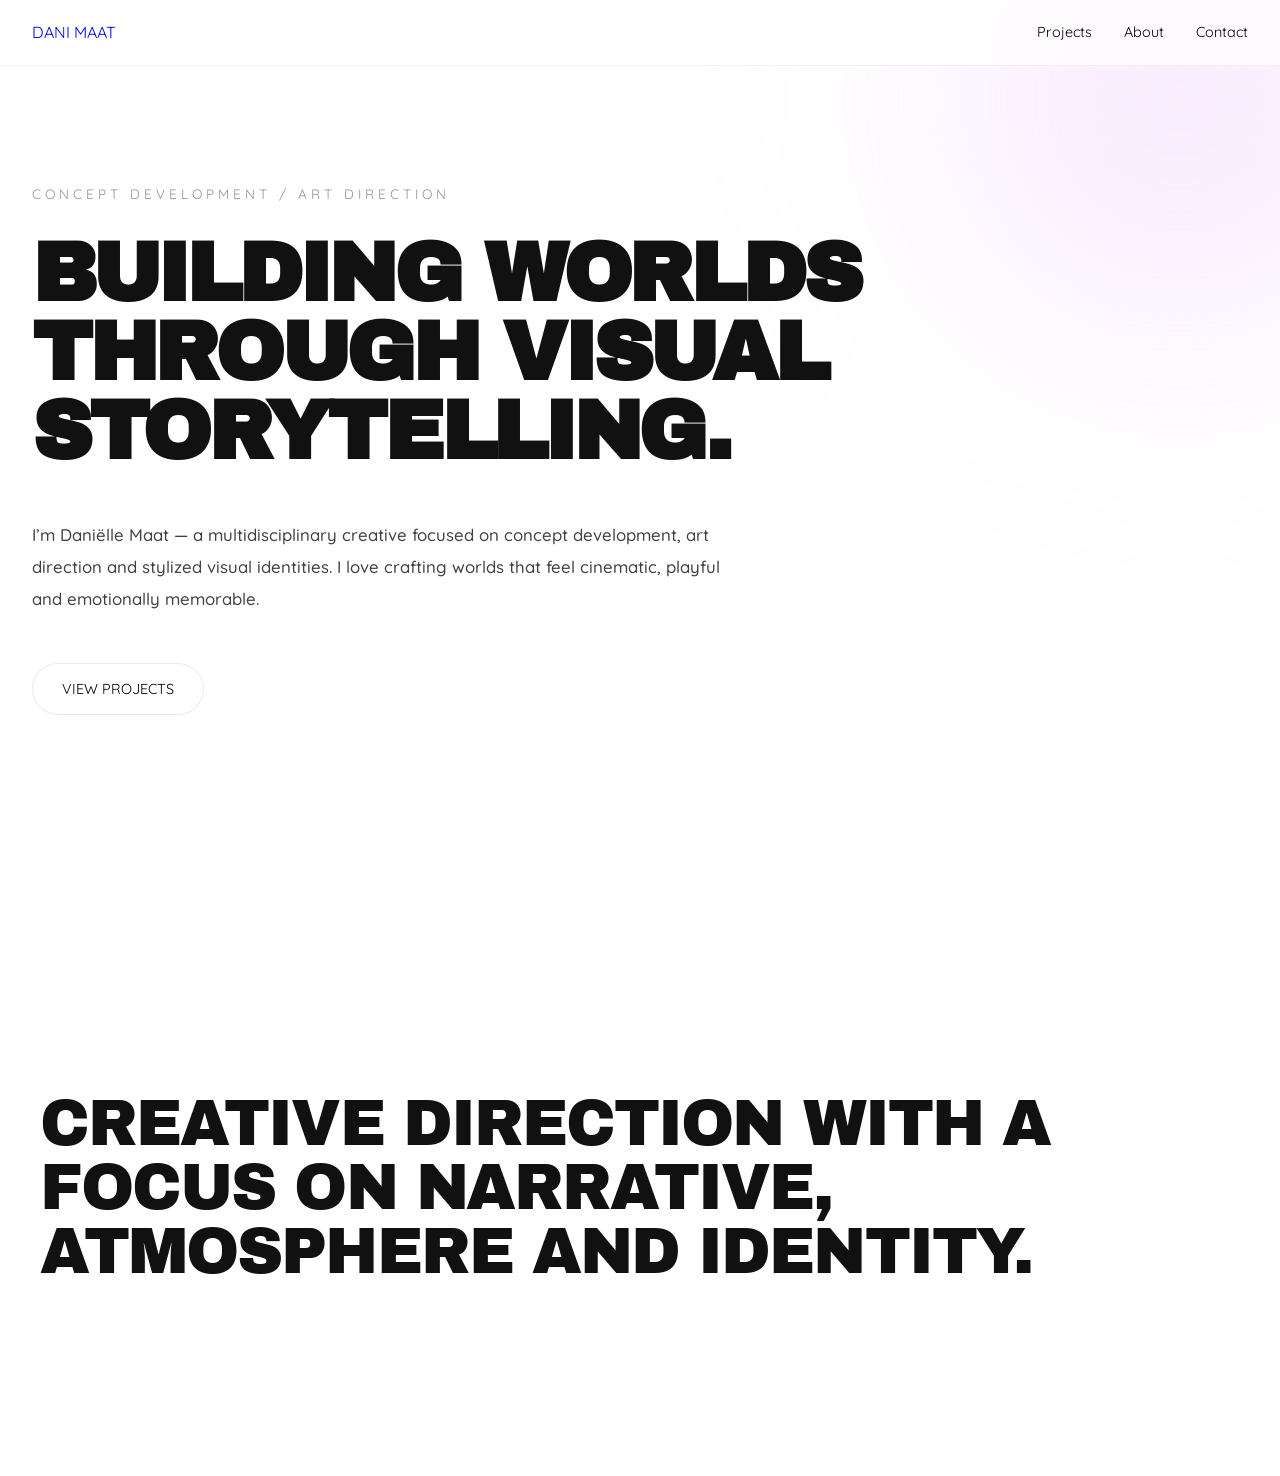
==== index.html @ d348fad3 "beginnetje" ====
<!DOCTYPE html>
<html lang="en">
<head>

    <meta charset="UTF-8">
    <meta name="viewport" content="width=device-width, initial-scale=1.0">

    <title>Dani Maat</title>

    <link rel="stylesheet" href="style.css">

</head>

<body>

    <div class="background-glow"></div>

    <!-- NAV -->

    <nav class="navbar">

        <div class="nav-container">

            <a href="#" class="logo">
                DANI MAAT
            </a>

            <div class="nav-links">
                <a href="#" class="nav-link">Projects</a>
                <a href="#" class="nav-link">About</a>
                <a href="#" class="nav-link">Contact</a>
            </div>

        </div>

    </nav>

    <!-- HERO -->

    <section class="hero">

        <div class="hero-container reveal">

            <p class="hero-tag">
                CONCEPT DEVELOPMENT / ART DIRECTION
            </p>

            <h1 class="hero-title">
                Building <span>worlds</span><br>
                through visual storytelling.
            </h1>

            <p class="hero-description">
                I’m Daniëlle Maat — a multidisciplinary creative focused on
                concept development, art direction and stylized visual identities.
                I love crafting worlds that feel cinematic, playful and emotionally memorable.
            </p>

            <a href="#" class="button">
                VIEW PROJECTS
            </a>

        </div>

        <div class="floating-shape"></div>

    </section>

    <!-- SCROLL SECTION -->

    <section class="scroll-section">

        <div class="scroll-text reveal">
            Creative direction with a focus on narrative, atmosphere and identity.
        </div>

    </section>

</body>
</html>
---- style.css ----
@import url('https://fonts.googleapis.com/css2?family=Archivo+Black&family=Quicksand:wght@300;400;500;600;700&display=swap');

:root {

    --accent: #E7B7FF;
    --text: #111111;
    --bg: #ffffff;
}

/* ---------------- */
/* RESET */
/* ---------------- */

* {
    margin: 0;
    padding: 0;
    box-sizing: border-box;
}

html {
    scroll-behavior: smooth;
}

body {

    background: var(--bg);
    color: var(--text);

    font-family: 'Quicksand', sans-serif;

    overflow-x: hidden;
}

/* ---------------- */
/* BACKGROUND GLOW */
/* ---------------- */

.background-glow {

    position: fixed;

    width: 700px;
    height: 700px;

    top: -250px;
    right: -250px;

    background: radial-gradient(
        circle,
        rgba(231,183,255,0.35) 0%,
        rgba(231,183,255,0) 70%
    );

    filter: blur(90px);

    z-index: -2;

    animation: glowFloat 12s ease-in-out infinite;
}

@keyframes glowFloat {

    0% { transform: translateY(0px); }
    50% { transform: translateY(60px); }
    100% { transform: translateY(0px); }
}

/* ---------------- */
/* GRAIN TEXTURE */
/* ---------------- */

body::before {

    content: "";

    position: fixed;

    inset: 0;

    background-image:
        url("https://www.transparenttextures.com/patterns/asfalt-light.png");

    opacity: 0.2;

    pointer-events: none;

    z-index: -1;
}

/* ---------------- */
/* NAVIGATION */
/* ---------------- */

.navbar {

    position: fixed;
    top: 0;

    width: 100%;

    z-index: 999;

    backdrop-filter: blur(20px);

    background: rgba(255,255,255,0.72);

    border-bottom: 1px solid rgba(0,0,0,0.05);
}

.nav-container {

    max-width: 1500px;

    margin: auto;

    padding: 1.4rem 2rem;

    display: flex;
    justify-content: space-between;
    align-items: center;
}

/* ---------------- */
/* LOGO */
/* ---------------- */

.logo {

    display: flex;
    align-items: center;
    gap: 1rem;

    text-decoration: none;
}

.logo img {

    width: 42px;
    height: 42px;

    object-fit: contain;
}

.logo span {

    font-family: 'Archivo Black', sans-serif;

    font-size: 0.9rem;

    letter-spacing: 0.08rem;

    color: black;
}

/* ---------------- */
/* NAV LINKS */
/* ---------------- */

.nav-links {

    display: flex;
    gap: 2rem;
}

.nav-link {

    text-decoration: none;

    color: black;

    font-size: 0.9rem;

    position: relative;

    transition: 0.3s ease;
}

.nav-link::after {

    content: "";

    position: absolute;

    left: 0;
    bottom: -6px;

    width: 0%;
    height: 1px;

    background: var(--accent);

    box-shadow: 0 0 10px rgba(231,183,255,0.9);

    transition: 0.3s ease;
}

.nav-link:hover::after {
    width: 100%;
}

/* ---------------- */
/* HERO */
/* ---------------- */

.hero {

    min-height: 100vh;

    display: flex;
    align-items: center;

    padding: 0 2rem;

    position: relative;
}

.hero-container {

    max-width: 1500px;

    margin: auto;

    width: 100%;
}

.hero-tag {

    margin-bottom: 2rem;

    font-size: 0.85rem;

    letter-spacing: 0.25rem;

    opacity: 0.45;
}

/* ---------------- */
/* HERO TITLE */
/* ---------------- */

.hero-title {

    font-family: 'Archivo Black', sans-serif;

    font-size: clamp(3rem, 6.5vw, 6rem);

    line-height: 0.95;

    letter-spacing: -0.04em;

    max-width: 1100px;

    text-transform: uppercase;
}

/* ---------------- */
/* HIGHLIGHT */
/* ---------------- */

.highlight {

    color: transparent;

    -webkit-text-stroke: 1.5px black;

    text-shadow:
        0 0 10px rgba(231,183,255,0.6),
        0 0 25px rgba(231,183,255,0.25);
}

/* ---------------- */
/* BODY TEXT */
/* ---------------- */

.hero-description {

    margin-top: 3rem;

    max-width: 700px;

    font-size: 1.05rem;

    line-height: 1.9;

    font-weight: 500;

    opacity: 0.8;
}

/* ---------------- */
/* BUTTON */
/* ---------------- */

.button {

    margin-top: 3rem;

    display: inline-flex;
    align-items: center;
    gap: 1rem;

    padding: 1rem 1.8rem;

    border-radius: 999px;

    border: 1px solid rgba(0,0,0,0.08);

    text-decoration: none;

    color: black;

    transition: 0.35s ease;

    background: rgba(255,255,255,0.6);

    backdrop-filter: blur(10px);

    font-size: 0.9rem;
}

.button:hover {

    transform: translateY(-4px);

    border-color: var(--accent);

    box-shadow:
        0 0 20px rgba(231,183,255,0.25);
}

/* ---------------- */
/* FLOATING ORB */
/* ---------------- */

.orb {

    position: absolute;

    right: 8%;
    top: 25%;

    width: 260px;
    height: 260px;

    border-radius: 50%;

    background:
        radial-gradient(
            circle at 30% 30%,
            rgba(255,255,255,0.8),
            rgba(231,183,255,0.25)
        );

    border: 1px solid rgba(255,255,255,0.4);

    backdrop-filter: blur(30px);

    box-shadow:
        inset 0 0 30px rgba(255,255,255,0.4),
        0 0 60px rgba(231,183,255,0.12);

    animation: orbFloat 10s ease-in-out infinite;
}

@keyframes orbFloat {

    0% { transform: translateY(0px); }
    50% { transform: translateY(40px); }
    100% { transform: translateY(0px); }
}

/* ---------------- */
/* SCROLL SECTION */
/* ---------------- */

.scroll-section {

    padding: 12rem 2rem;
}

.scroll-text {

    max-width: 1200px;

    margin: auto;

    font-family: 'Archivo Black', sans-serif;

    font-size: clamp(2.2rem, 5vw, 5rem);

    line-height: 1;

    letter-spacing: -0.03em;

    text-transform: uppercase;
}

/* ---------------- */
/* REVEAL */
/* ---------------- */

.reveal {

    opacity: 0;

    transform: translateY(70px);

    animation: reveal 1.1s ease forwards;
}

@keyframes reveal {

    to {
        opacity: 1;
        transform: translateY(0px);
    }
}

/* ---------------- */
/* MOBILE */
/* ---------------- */

@media (max-width: 900px) {

    .hero-title {
        font-size: 2.8rem;
    }

    .orb {
        width: 150px;
        height: 150px;
    }

    .nav-links {
        gap: 1rem;
    }
}
/* ---------------- */
/* ACCENT WORD SYSTEM */
/* ---------------- */

/* 1. Glow highlight (soft energy) */
.accent-glow {

    position: relative;

    color: black;

    font-weight: 600;
}

.accent-glow::after {

    content: "";

    position: absolute;

    left: -6px;
    right: -6px;
    bottom: 0;

    height: 60%;

    background: var(--accent);

    opacity: 0.25;

    filter: blur(10px);

    z-index: -1;

    transform: scaleX(0.9);

    animation: glowPulse 3s ease-in-out infinite;
}

@keyframes glowPulse {

    0%, 100% {
        opacity: 0.2;
        transform: scaleX(0.9);
    }

    50% {
        opacity: 0.35;
        transform: scaleX(1);
    }
}

/* ---------------- */

/* 2. Underline energy (agency style) */
.accent-underline {

    position: relative;

    font-weight: 600;
}

.accent-underline::after {

    content: "";

    position: absolute;

    left: 0;
    bottom: -4px;

    width: 100%;
    height: 2px;

    background: linear-gradient(
        90deg,
        transparent,
        var(--accent),
        transparent
    );

    transform: scaleX(0.3);

    transform-origin: center;

    transition: 0.4s ease;
}

.accent-underline:hover::after {

    transform: scaleX(1);
}

/* ---------------- */

/* 3. Soft “chip highlight” (design studio feel) */
.accent-chip {

    display: inline-block;

    padding: 0.15em 0.5em;

    border-radius: 999px;

    background: rgba(248,149,255,0.12);

    border: 1px solid rgba(248,149,255,0.25);

    font-weight: 600;

    transition: 0.3s ease;
}

.accent-chip:hover {

    background: rgba(248,149,255,0.2);

    transform: translateY(-1px);
    box-shadow: 0 0 20px rgba(248,149,255,0.15);
}
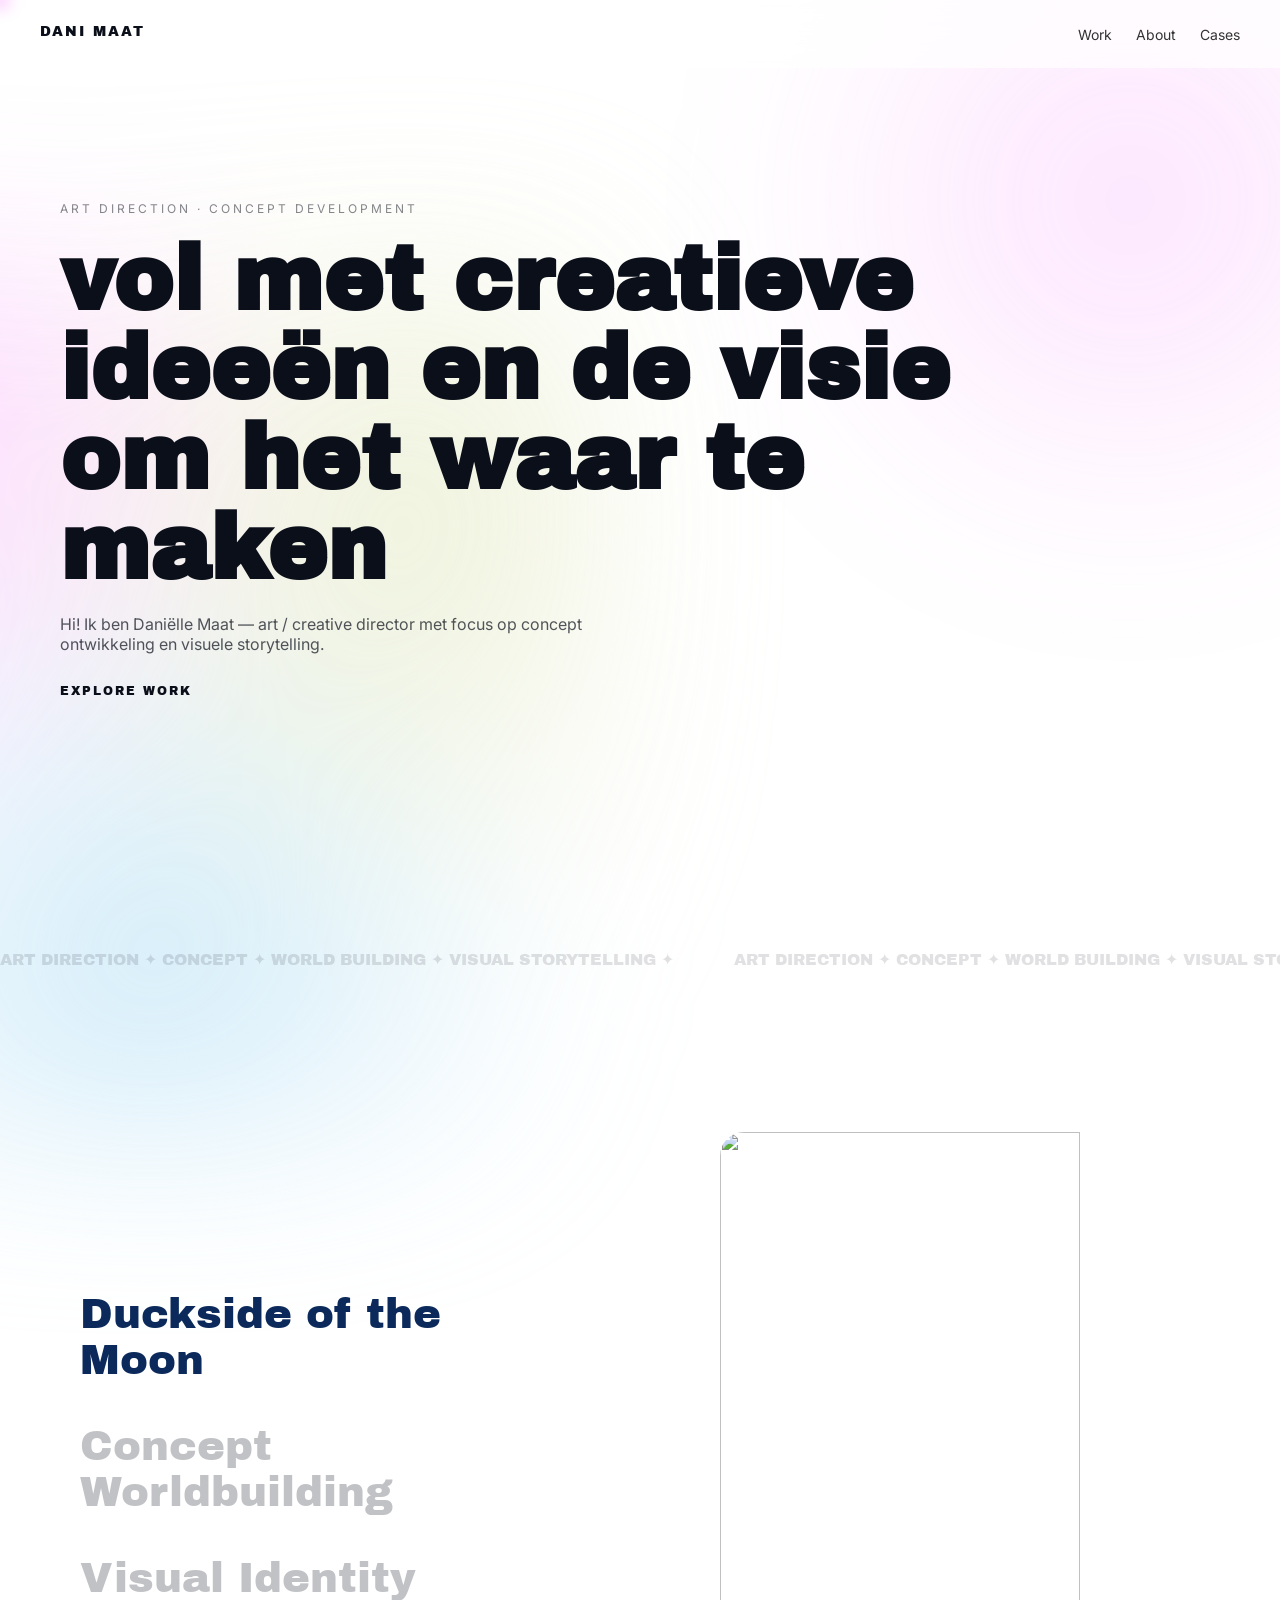
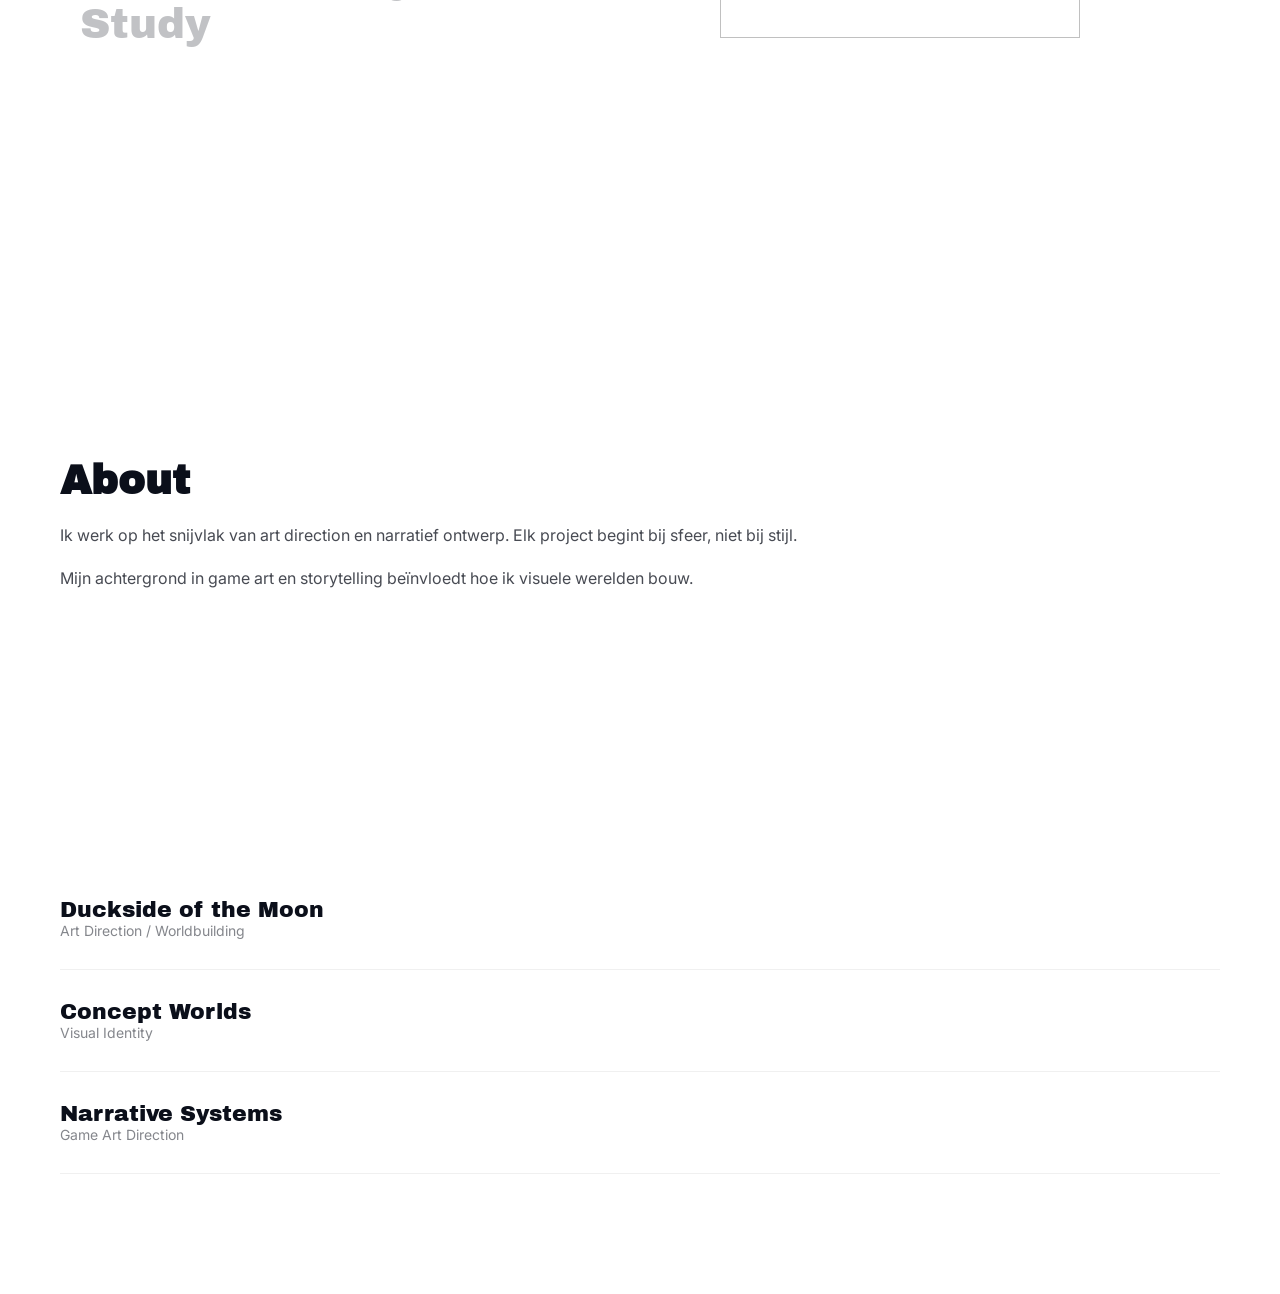
==== commit d60dbc44: "nieuwe versie van mn site" ====
--- a/index.html
+++ b/index.html
@@ -1,80 +1,207 @@
 <!DOCTYPE html>
-<html lang="en">
+<html lang="nl">
+
 <head>
-
-    <meta charset="UTF-8">
-    <meta name="viewport" content="width=device-width, initial-scale=1.0">
-
-    <title>Dani Maat</title>
-
-    <link rel="stylesheet" href="style.css">
-
+<meta charset="UTF-8">
+<meta name="viewport" content="width=device-width, initial-scale=1.0">
+
+<title>Dani Maat — Art Direction</title>
+
+<link rel="stylesheet" href="style.css">
 </head>
 
 <body>
 
-    <div class="background-glow"></div>
-
-    <!-- NAV -->
-
-    <nav class="navbar">
-
-        <div class="nav-container">
-
-            <a href="#" class="logo">
-                DANI MAAT
-            </a>
-
-            <div class="nav-links">
-                <a href="#" class="nav-link">Projects</a>
-                <a href="#" class="nav-link">About</a>
-                <a href="#" class="nav-link">Contact</a>
-            </div>
-
-        </div>
-
-    </nav>
-
-    <!-- HERO -->
-
-    <section class="hero">
-
-        <div class="hero-container reveal">
-
-            <p class="hero-tag">
-                CONCEPT DEVELOPMENT / ART DIRECTION
-            </p>
-
-            <h1 class="hero-title">
-                Building <span>worlds</span><br>
-                through visual storytelling.
-            </h1>
-
-            <p class="hero-description">
-                I’m Daniëlle Maat — a multidisciplinary creative focused on
-                concept development, art direction and stylized visual identities.
-                I love crafting worlds that feel cinematic, playful and emotionally memorable.
-            </p>
-
-            <a href="#" class="button">
-                VIEW PROJECTS
-            </a>
-
-        </div>
-
-        <div class="floating-shape"></div>
-
-    </section>
-
-    <!-- SCROLL SECTION -->
-
-    <section class="scroll-section">
-
-        <div class="scroll-text reveal">
-            Creative direction with a focus on narrative, atmosphere and identity.
-        </div>
-
-    </section>
+<!-- CURSOR LIGHT -->
+<div class="cursor"></div>
+
+<!-- AMBIENT -->
+<div class="glow pink"></div>
+<div class="glow blue"></div>
+
+<!-- NAV -->
+
+<nav class="nav">
+    <div class="nav-inner">
+        <div class="logo">DANI MAAT</div>
+        <div class="links">
+            <a href="#work">Work</a>
+            <a href="#about">About</a>
+            <a href="#cases">Cases</a>
+        </div>
+    </div>
+</nav>
+
+<!-- HERO -->
+
+<section class="hero">
+
+    <div class="hero-inner">
+
+        <p class="kicker">ART DIRECTION · CONCEPT DEVELOPMENT</p>
+
+        <h1>
+            vol met creatieve ideeën en de visie om het waar te maken
+        </h1>
+
+        <p class="sub">
+            Hi! Ik ben Daniëlle Maat — art / creative director met focus op concept ontwikkeling en visuele storytelling.
+        </p>
+
+        <a class="button" href="#work">Explore work</a>
+
+    </div>
+
+</section>
+
+<!-- MARQUEE -->
+
+<div class="marquee">
+    <div class="track">
+        <span>ART DIRECTION ✦ CONCEPT ✦ WORLD BUILDING ✦ VISUAL STORYTELLING ✦</span>
+        <span>ART DIRECTION ✦ CONCEPT ✦ WORLD BUILDING ✦ VISUAL STORYTELLING ✦</span>
+    </div>
+</div>
+
+<!-- WORK (MONKS TAKEOVER SYSTEM) -->
+
+<section class="work" id="work">
+
+    <div class="work-list">
+
+        <div class="work-item active"
+            data-img="https://images.unsplash.com/photo-1520975916090-3105956dac38"
+            data-color="#ffffff">
+
+            Duckside of the Moon
+        </div>
+
+        <div class="work-item"
+            data-img="https://images.unsplash.com/photo-1526481280695-3c687fd5432c"
+            data-color="#f5f7ff">
+
+            Concept Worldbuilding
+        </div>
+
+        <div class="work-item"
+            data-img="https://images.unsplash.com/photo-1526318472351-c75fcf070305"
+            data-color="#eef2ff">
+
+            Visual Identity Study
+        </div>
+
+    </div>
+
+    <div class="work-stage">
+        <img class="active" src="https://images.unsplash.com/photo-1520975916090-3105956dac38">
+        <img src="https://images.unsplash.com/photo-1526481280695-3c687fd5432c">
+        <img src="https://images.unsplash.com/photo-1526318472351-c75fcf070305">
+    </div>
+
+</section>
+
+<!-- ABOUT -->
+
+<section class="about" id="about">
+
+    <div class="about-inner">
+
+        <h2>About</h2>
+
+        <p>
+            Ik werk op het snijvlak van art direction en narratief ontwerp.
+            Elk project begint bij sfeer, niet bij stijl.
+        </p>
+
+        <p>
+            Mijn achtergrond in game art en storytelling beïnvloedt hoe ik visuele werelden bouw.
+        </p>
+
+    </div>
+
+</section>
+
+<!-- CASES (STRUCTUREL FUTURE PROOF) -->
+
+<section class="cases" id="cases">
+
+    <div class="case">
+
+        <div class="case-title">Duckside of the Moon</div>
+        <div class="case-meta">Art Direction / Worldbuilding</div>
+
+    </div>
+
+    <div class="case">
+
+        <div class="case-title">Concept Worlds</div>
+        <div class="case-meta">Visual Identity</div>
+
+    </div>
+
+    <div class="case">
+
+        <div class="case-title">Narrative Systems</div>
+        <div class="case-meta">Game Art Direction</div>
+
+    </div>
+
+</section>
+
+<!-- JS -->
+
+<script>
+const items = document.querySelectorAll('.work-item');
+const images = document.querySelectorAll('.work-stage img');
+const work = document.querySelector('.work');
+const cursor = document.querySelector('.cursor');
+
+let current = 0;
+
+/* hover system (Monks takeover feel) */
+
+items.forEach((item, index) => {
+
+    item.addEventListener('mouseenter', () => {
+
+        items.forEach(i => i.classList.remove('active'));
+        item.classList.add('active');
+
+        images.forEach(img => img.classList.remove('active'));
+        images[index].classList.add('active');
+
+        work.style.background = item.dataset.color;
+
+        current = index;
+
+    });
+
+});
+
+/* scroll-driven subtle motion */
+
+window.addEventListener('scroll', () => {
+
+    const y = window.scrollY;
+
+    document.querySelector('.glow.pink').style.transform =
+        `translateY(${y * 0.05}px)`;
+
+    document.querySelector('.glow.blue').style.transform =
+        `translateY(${-y * 0.03}px)`;
+
+});
+
+/* cursor light system */
+
+document.addEventListener('mousemove', (e) => {
+
+    cursor.style.left = e.clientX + 'px';
+    cursor.style.top = e.clientY + 'px';
+
+});
+
+</script>
 
 </body>
 </html>
--- a/style.css
+++ b/style.css
@@ -1,15 +1,12 @@
-@import url('https://fonts.googleapis.com/css2?family=Archivo+Black&family=Quicksand:wght@300;400;500;600;700&display=swap');
+@import url('https://fonts.googleapis.com/css2?family=Inter:wght@300;400;500;600&family=Archivo+Black&display=swap');
 
 :root {
-
-    --accent: #E7B7FF;
-    --text: #111111;
-    --bg: #ffffff;
-}
-
-/* ---------------- */
+    --text: #0B0F1A;
+    --accent: #0B2A5B;
+    --pink: #F895FF;
+}
+
 /* RESET */
-/* ---------------- */
 
 * {
     margin: 0;
@@ -17,541 +14,307 @@
     box-sizing: border-box;
 }
 
-html {
-    scroll-behavior: smooth;
-}
-
 body {
-
-    background: var(--bg);
+    font-family: Inter, sans-serif;
+    background: white;
     color: var(--text);
-
-    font-family: 'Quicksand', sans-serif;
-
     overflow-x: hidden;
 }
 
-/* ---------------- */
-/* BACKGROUND GLOW */
-/* ---------------- */
-
-.background-glow {
-
+/* ========================= */
+/* CURSOR LIGHT SYSTEM */
+/* ========================= */
+
+.cursor {
     position: fixed;
-
-    width: 700px;
-    height: 700px;
-
+    width: 18px;
+    height: 18px;
+    border-radius: 50%;
+    background: rgba(248,149,255,0.6);
+    filter: blur(8px);
+    pointer-events: none;
+    transform: translate(-50%, -50%);
+    z-index: 999;
+}
+
+/* ========================= */
+/* AMBIENT LIGHTING */
+/* ========================= */
+
+.glow {
+    position: fixed;
+    width: 900px;
+    height: 900px;
+    filter: blur(90px);
+    z-index: -1;
+    pointer-events: none;
+    opacity: 0.8;
+}
+
+.glow.pink {
     top: -250px;
-    right: -250px;
-
-    background: radial-gradient(
-        circle,
-        rgba(231,183,255,0.35) 0%,
-        rgba(231,183,255,0) 70%
-    );
-
-    filter: blur(90px);
-
-    z-index: -2;
-
-    animation: glowFloat 12s ease-in-out infinite;
-}
-
-@keyframes glowFloat {
-
-    0% { transform: translateY(0px); }
-    50% { transform: translateY(60px); }
-    100% { transform: translateY(0px); }
-}
-
-/* ---------------- */
-/* GRAIN TEXTURE */
-/* ---------------- */
-
-body::before {
-
+    right: -300px;
+    background: radial-gradient(circle, rgba(248,149,255,0.35), transparent 60%);
+}
+
+.glow.blue {
+    bottom: -250px;
+    left: -300px;
+background: radial-gradient(circle at 20% 20%, rgba(248, 149, 255, 0.486), transparent 40%),
+            radial-gradient(circle at 80% 30%, rgba(230, 235, 199, 0.877), transparent 45%),
+            radial-gradient(circle at 50% 80%, rgba(188, 227, 247, 0.894), transparent 50%);}
+
+/* ========================= */
+/* NAV */
+/* ========================= */
+
+.nav {
+    position: fixed;
+    width: 100%;
+    top: 0;
+    padding: 24px 40px;
+    backdrop-filter: blur(20px);
+    background: rgba(255,255,255,0.7);
+    z-index: 10;
+}
+
+.nav-inner {
+    display: flex;
+    justify-content: space-between;
+}
+
+.logo {
+    font-family: "Archivo Black";
+    font-size: 14px;
+    letter-spacing: 2px;
+}
+
+.links a {
+    margin-left: 20px;
+    text-decoration: none;
+    color: #333;
+    font-size: 14px;
+}
+
+/* ========================= */
+/* HERO */
+/* ========================= */
+
+.hero {
+    min-height: 100vh;
+    display: flex;
+    align-items: center;
+    padding: 0 60px;
+}
+
+.hero-inner {
+    max-width: 900px;
+}
+
+h1 {
+    font-family: "Archivo Black";
+    font-size: clamp(50px, 7vw, 100px);
+    line-height: 1;
+}
+
+.kicker {
+    opacity: 0.5;
+    letter-spacing: 3px;
+    font-size: 12px;
+    margin-bottom: 20px;
+}
+
+.sub {
+    margin-top: 20px;
+    opacity: 0.7;
+    max-width: 600px;
+}
+
+/* ========================= */
+/* BUTTON */
+/* ========================= */
+
+.button {
+    display: inline-block;
+
+    margin-top: 30px;
+
+    font-family: "Archivo Black";
+    font-size: 12px;
+    letter-spacing: 2px;
+    text-transform: uppercase;
+
+    color: var(--text);
+    text-decoration: none;
+
+    position: relative;
+
+    transition: transform 0.25s ease;
+}
+
+/* underline (hidden state) */
+.button::after {
     content: "";
 
-    position: fixed;
-
-    inset: 0;
-
-    background-image:
-        url("https://www.transparenttextures.com/patterns/asfalt-light.png");
-
-    opacity: 0.2;
-
-    pointer-events: none;
-
-    z-index: -1;
-}
-
-/* ---------------- */
-/* NAVIGATION */
-/* ---------------- */
-
-.navbar {
-
-    position: fixed;
-    top: 0;
-
-    width: 100%;
-
-    z-index: 999;
-
-    backdrop-filter: blur(20px);
-
-    background: rgba(255,255,255,0.72);
-
-    border-bottom: 1px solid rgba(0,0,0,0.05);
-}
-
-.nav-container {
-
-    max-width: 1500px;
-
-    margin: auto;
-
-    padding: 1.4rem 2rem;
-
-    display: flex;
-    justify-content: space-between;
-    align-items: center;
-}
-
-/* ---------------- */
-/* LOGO */
-/* ---------------- */
-
-.logo {
-
-    display: flex;
-    align-items: center;
-    gap: 1rem;
-
-    text-decoration: none;
-}
-
-.logo img {
-
-    width: 42px;
-    height: 42px;
-
-    object-fit: contain;
-}
-
-.logo span {
-
-    font-family: 'Archivo Black', sans-serif;
-
-    font-size: 0.9rem;
-
-    letter-spacing: 0.08rem;
-
-    color: black;
-}
-
-/* ---------------- */
-/* NAV LINKS */
-/* ---------------- */
-
-.nav-links {
-
-    display: flex;
-    gap: 2rem;
-}
-
-.nav-link {
-
-    text-decoration: none;
-
-    color: black;
-
-    font-size: 0.9rem;
-
-    position: relative;
-
-    transition: 0.3s ease;
-}
-
-.nav-link::after {
-
-    content: "";
-
     position: absolute;
-
     left: 0;
     bottom: -6px;
 
-    width: 0%;
-    height: 1px;
-
-    background: var(--accent);
-
-    box-shadow: 0 0 10px rgba(231,183,255,0.9);
-
-    transition: 0.3s ease;
-}
-
-.nav-link:hover::after {
-    width: 100%;
-}
-
-/* ---------------- */
-/* HERO */
-/* ---------------- */
-
-.hero {
-
-    min-height: 100vh;
-
-    display: flex;
-    align-items: center;
-
-    padding: 0 2rem;
-
-    position: relative;
-}
-
-.hero-container {
-
-    max-width: 1500px;
-
-    margin: auto;
-
-    width: 100%;
-}
-
-.hero-tag {
-
-    margin-bottom: 2rem;
-
-    font-size: 0.85rem;
-
-    letter-spacing: 0.25rem;
-
-    opacity: 0.45;
-}
-
-/* ---------------- */
-/* HERO TITLE */
-/* ---------------- */
-
-.hero-title {
-
-    font-family: 'Archivo Black', sans-serif;
-
-    font-size: clamp(3rem, 6.5vw, 6rem);
-
-    line-height: 0.95;
-
-    letter-spacing: -0.04em;
-
-    max-width: 1100px;
-
-    text-transform: uppercase;
-}
-
-/* ---------------- */
-/* HIGHLIGHT */
-/* ---------------- */
-
-.highlight {
-
-    color: transparent;
-
-    -webkit-text-stroke: 1.5px black;
-
-    text-shadow:
-        0 0 10px rgba(231,183,255,0.6),
-        0 0 25px rgba(231,183,255,0.25);
-}
-
-/* ---------------- */
-/* BODY TEXT */
-/* ---------------- */
-
-.hero-description {
-
-    margin-top: 3rem;
-
-    max-width: 700px;
-
-    font-size: 1.05rem;
-
-    line-height: 1.9;
-
-    font-weight: 500;
-
-    opacity: 0.8;
-}
-
-/* ---------------- */
-/* BUTTON */
-/* ---------------- */
-
-.button {
-
-    margin-top: 3rem;
-
-    display: inline-flex;
-    align-items: center;
-    gap: 1rem;
-
-    padding: 1rem 1.8rem;
-
-    border-radius: 999px;
-
-    border: 1px solid rgba(0,0,0,0.08);
-
-    text-decoration: none;
-
-    color: black;
-
-    transition: 0.35s ease;
-
-    background: rgba(255,255,255,0.6);
-
-    backdrop-filter: blur(10px);
-
-    font-size: 0.9rem;
-}
-
-.button:hover {
-
-    transform: translateY(-4px);
-
-    border-color: var(--accent);
-
-    box-shadow:
-        0 0 20px rgba(231,183,255,0.25);
-}
-
-/* ---------------- */
-/* FLOATING ORB */
-/* ---------------- */
-
-.orb {
-
-    position: absolute;
-
-    right: 8%;
-    top: 25%;
-
-    width: 260px;
-    height: 260px;
-
-    border-radius: 50%;
-
-    background:
-        radial-gradient(
-            circle at 30% 30%,
-            rgba(255,255,255,0.8),
-            rgba(231,183,255,0.25)
-        );
-
-    border: 1px solid rgba(255,255,255,0.4);
-
-    backdrop-filter: blur(30px);
-
-    box-shadow:
-        inset 0 0 30px rgba(255,255,255,0.4),
-        0 0 60px rgba(231,183,255,0.12);
-
-    animation: orbFloat 10s ease-in-out infinite;
-}
-
-@keyframes orbFloat {
-
-    0% { transform: translateY(0px); }
-    50% { transform: translateY(40px); }
-    100% { transform: translateY(0px); }
-}
-
-/* ---------------- */
-/* SCROLL SECTION */
-/* ---------------- */
-
-.scroll-section {
-
-    padding: 12rem 2rem;
-}
-
-.scroll-text {
-
-    max-width: 1200px;
-
-    margin: auto;
-
-    font-family: 'Archivo Black', sans-serif;
-
-    font-size: clamp(2.2rem, 5vw, 5rem);
-
-    line-height: 1;
-
-    letter-spacing: -0.03em;
-
-    text-transform: uppercase;
-}
-
-/* ---------------- */
-/* REVEAL */
-/* ---------------- */
-
-.reveal {
-
-    opacity: 0;
-
-    transform: translateY(70px);
-
-    animation: reveal 1.1s ease forwards;
-}
-
-@keyframes reveal {
-
-    to {
-        opacity: 1;
-        transform: translateY(0px);
-    }
-}
-
-/* ---------------- */
-/* MOBILE */
-/* ---------------- */
-
-@media (max-width: 900px) {
-
-    .hero-title {
-        font-size: 2.8rem;
-    }
-
-    .orb {
-        width: 150px;
-        height: 150px;
-    }
-
-    .nav-links {
-        gap: 1rem;
-    }
-}
-/* ---------------- */
-/* ACCENT WORD SYSTEM */
-/* ---------------- */
-
-/* 1. Glow highlight (soft energy) */
-.accent-glow {
-
-    position: relative;
-
-    color: black;
-
-    font-weight: 600;
-}
-
-.accent-glow::after {
-
-    content: "";
-
-    position: absolute;
-
-    left: -6px;
-    right: -6px;
-    bottom: 0;
-
-    height: 60%;
-
-    background: var(--accent);
-
-    opacity: 0.25;
-
-    filter: blur(10px);
-
-    z-index: -1;
-
-    transform: scaleX(0.9);
-
-    animation: glowPulse 3s ease-in-out infinite;
-}
-
-@keyframes glowPulse {
-
-    0%, 100% {
-        opacity: 0.2;
-        transform: scaleX(0.9);
-    }
-
-    50% {
-        opacity: 0.35;
-        transform: scaleX(1);
-    }
-}
-
-/* ---------------- */
-
-/* 2. Underline energy (agency style) */
-.accent-underline {
-
-    position: relative;
-
-    font-weight: 600;
-}
-
-.accent-underline::after {
-
-    content: "";
-
-    position: absolute;
-
-    left: 0;
-    bottom: -4px;
-
     width: 100%;
     height: 2px;
 
-    background: linear-gradient(
-        90deg,
-        transparent,
-        var(--accent),
-        transparent
-    );
-
-    transform: scaleX(0.3);
-
-    transform-origin: center;
-
+    background: var(--pink);
+
+    transform: scaleX(0);
+    transform-origin: left;
+
+    transition: transform 0.35s ease;
+    opacity: 0.9;
+}
+
+/* hover = subtle lift */
+.button:hover {
+    transform: scale(1.04);
+}
+
+/* underline animates in */
+.button:hover::after {
+    transform: scaleX(1);
+}
+
+/* ========================= */
+/* MARQUEE */
+/* ========================= */
+
+.marquee {
+    overflow: hidden;
+    padding: 50px 0;
+}
+
+.track {
+    display: flex;
+    width: max-content;
+    animation: scroll 18s linear infinite;
+}
+
+.track span {
+    white-space: nowrap;
+    font-family: "Archivo Black";
+    font-size: 16px;
+    opacity: 0.12;
+    padding-right: 60px;
+}
+
+@keyframes scroll {
+    from { transform: translateX(0); }
+    to { transform: translateX(-50%); }
+}
+
+/* ========================= */
+/* WORK (MONKS TAKEOVER CORE) */
+/* ========================= */
+
+.work {
+    display: grid;
+    grid-template-columns: 1fr 1fr;
+    min-height: 100vh;
+    transition: background 0.5s ease;
+}
+
+.work-list {
+    display: flex;
+    flex-direction: column;
+    justify-content: center;
+    padding: 80px;
+    gap: 40px;
+}
+
+.work-item {
+    font-family: "Archivo Black";
+    font-size: 42px;
+    opacity: 0.25;
+    cursor: pointer;
     transition: 0.4s ease;
 }
 
-.accent-underline:hover::after {
-
-    transform: scaleX(1);
-}
-
-/* ---------------- */
-
-/* 3. Soft “chip highlight” (design studio feel) */
-.accent-chip {
-
-    display: inline-block;
-
-    padding: 0.15em 0.5em;
-
-    border-radius: 999px;
-
-    background: rgba(248,149,255,0.12);
-
-    border: 1px solid rgba(248,149,255,0.25);
-
-    font-weight: 600;
-
-    transition: 0.3s ease;
-}
-
-.accent-chip:hover {
-
-    background: rgba(248,149,255,0.2);
-
-    transform: translateY(-1px);
-    box-shadow: 0 0 20px rgba(248,149,255,0.15);
+.work-item:hover {
+    opacity: 1;
+    transform: translateX(12px);
+}
+
+.work-item.active {
+    opacity: 1;
+    color: var(--accent);
+}
+
+/* stage */
+
+.work-stage {
+    position: relative;
+    display: flex;
+    align-items: center;
+    justify-content: center;
+}
+
+.work-stage img {
+    position: absolute;
+    width: 75%;
+    height: 75%;
+    object-fit: cover;
+    border-radius: 24px;
+    opacity: 0;
+    transform: scale(0.96);
+    transition: 0.5s ease;
+}
+
+.work-stage img.active {
+    opacity: 1;
+    transform: scale(1);
+}
+
+/* ========================= */
+/* ABOUT */
+/* ========================= */
+
+.about {
+    padding: 140px 60px;
+}
+
+.about-inner {
+    max-width: 800px;
+}
+
+.about h2 {
+    font-family: "Archivo Black";
+    font-size: 40px;
+    margin-bottom: 20px;
+}
+
+.about p {
+    line-height: 1.7;
+    opacity: 0.75;
+    margin-bottom: 16px;
+}
+
+/* ========================= */
+/* CASES (FUTURE STRUCTURE) */
+/* ========================= */
+
+.cases {
+    padding: 120px 60px;
+}
+
+.case {
+    padding: 30px 0;
+    border-bottom: 1px solid rgba(0,0,0,0.06);
+}
+
+.case-title {
+    font-family: "Archivo Black";
+    font-size: 22px;
+}
+
+.case-meta {
+    opacity: 0.5;
+    font-size: 14px;
 }
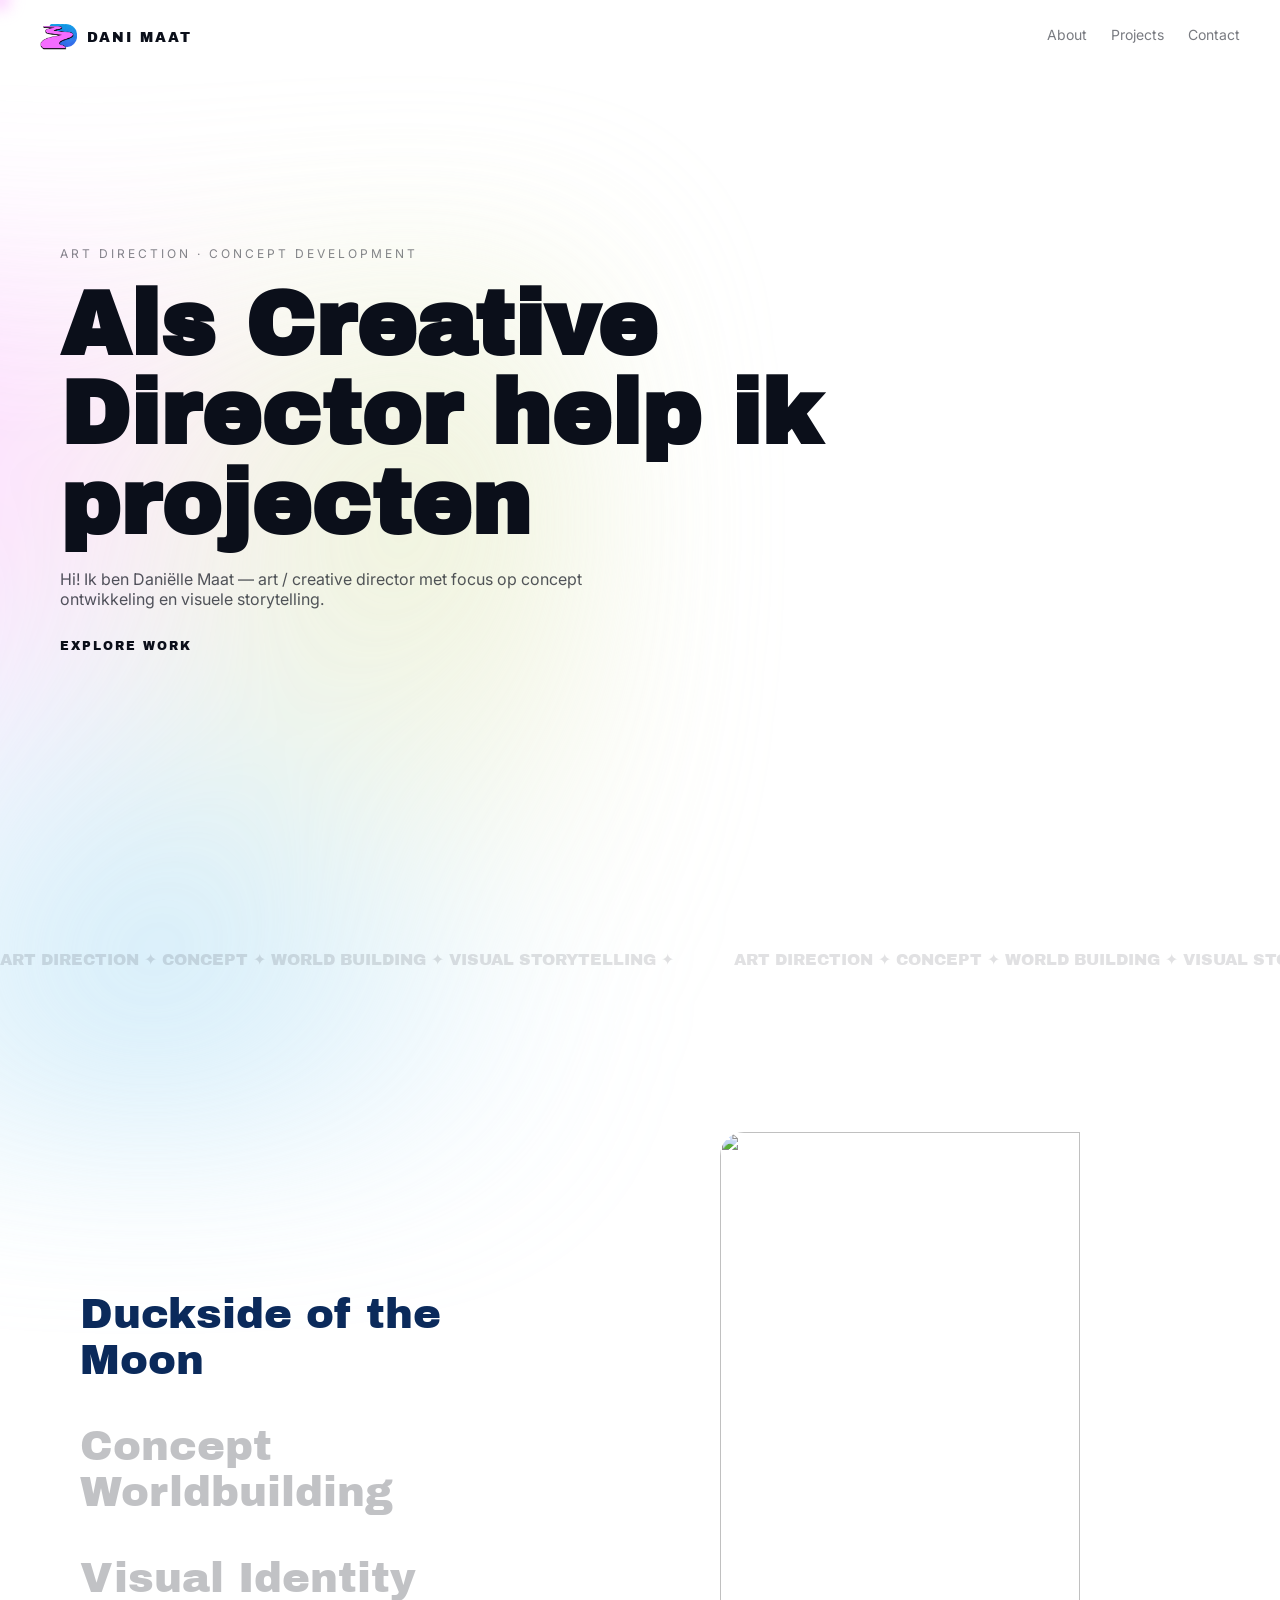
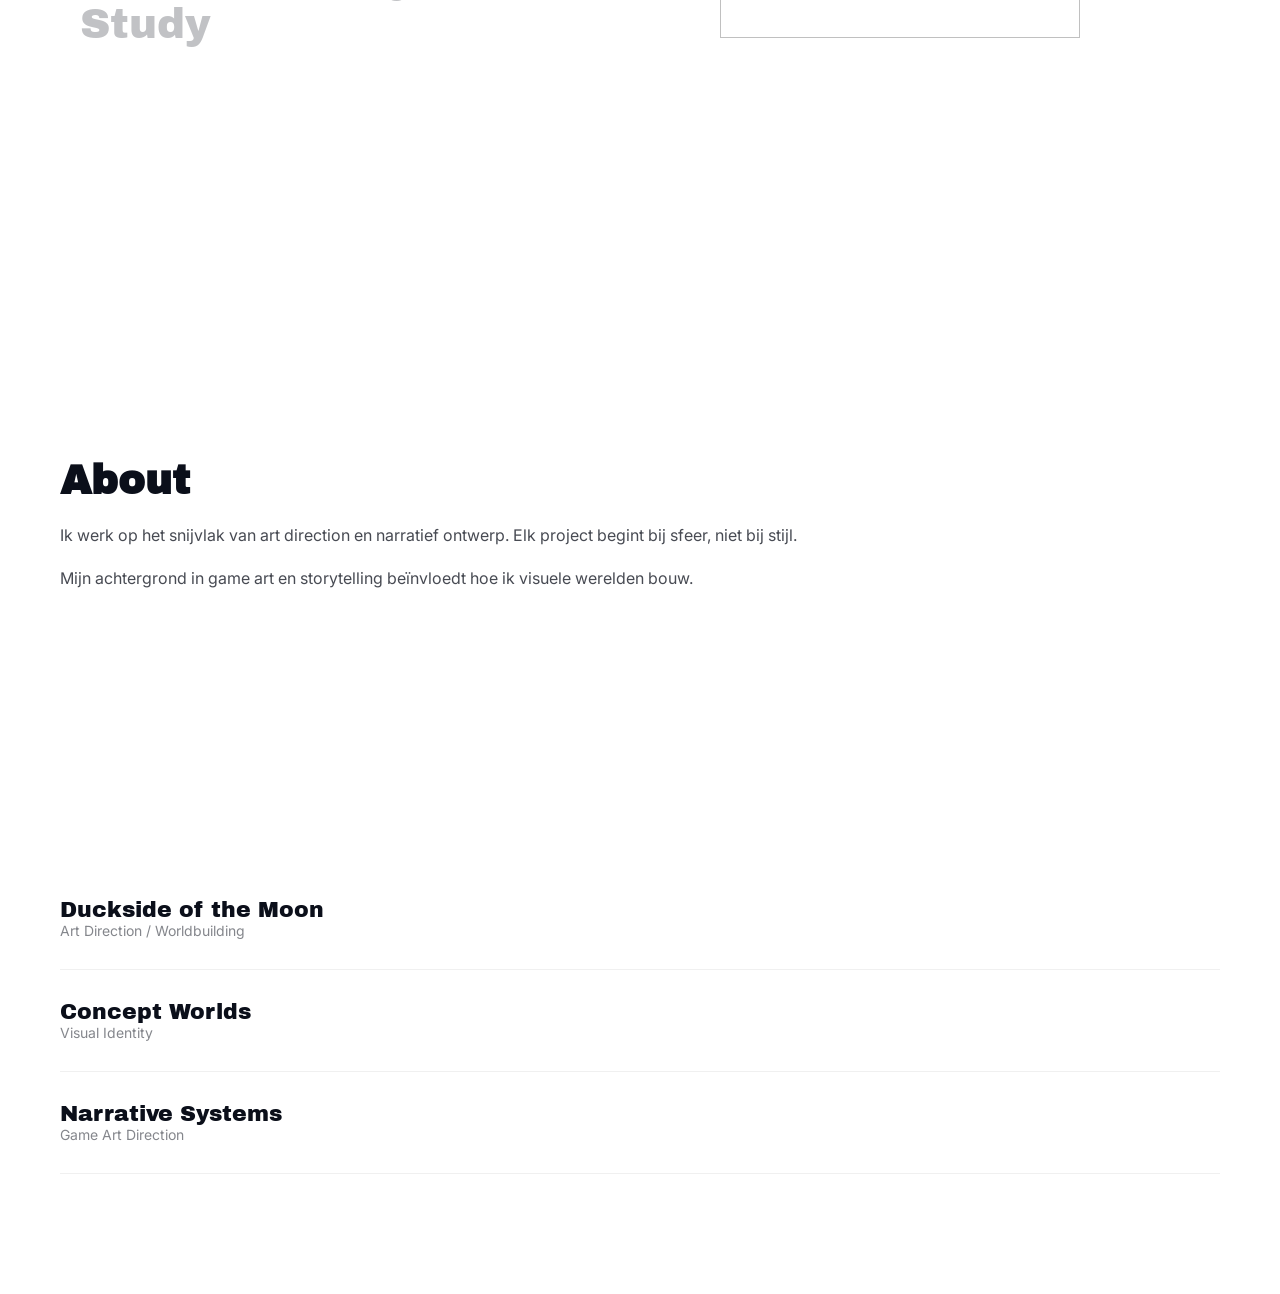
==== commit 9ba5e807: "dingen" ====
--- a/index.html
+++ b/index.html
@@ -22,16 +22,33 @@
 <!-- NAV -->
 
 <nav class="nav">
+
     <div class="nav-inner">
-        <div class="logo">DANI MAAT</div>
+
+       <a href="index.html" class="brand">
+    <img src="Assets/images/testlogo.png" alt="Dani Maat logo" class="brand-logo">
+    <span class="brand-name">DANI MAAT</span>
+</a>
+
         <div class="links">
-            <a href="#work">Work</a>
-            <a href="#about">About</a>
-            <a href="#cases">Cases</a>
-        </div>
-    </div>
+
+            <a href="about.html">
+                About
+            </a>
+
+            <a href="projects.html">
+                Projects
+            </a>
+
+            <a href="contact.html">
+                Contact
+            </a>
+
+        </div>
+
+    </div>
+
 </nav>
-
 <!-- HERO -->
 
 <section class="hero">
@@ -41,7 +58,7 @@
         <p class="kicker">ART DIRECTION · CONCEPT DEVELOPMENT</p>
 
         <h1>
-            vol met creatieve ideeën en de visie om het waar te maken
+            Als Creative Director help ik projecten 
         </h1>
 
         <p class="sub">
--- a/style.css
+++ b/style.css
@@ -52,9 +52,11 @@
 }
 
 .glow.pink {
-    top: -250px;
-    right: -300px;
-    background: radial-gradient(circle, rgba(248,149,255,0.35), transparent 60%);
+    background: radial-gradient(
+        circle,
+        var(--glow),
+        transparent 60%
+    );
 }
 
 .glow.blue {
@@ -67,7 +69,26 @@
 /* ========================= */
 /* NAV */
 /* ========================= */
-
+.brand {
+    display: flex;
+    align-items: center;
+    gap: 10px;
+
+    text-decoration: none;
+    color: var(--text);
+}
+
+.brand-logo {
+    height: 26px;
+    width: auto;
+    display: block;
+}
+
+.brand-name {
+    font-family: "Archivo Black";
+    font-size: 14px;
+    letter-spacing: 2px;
+}
 .nav {
     position: fixed;
     width: 100%;
@@ -112,6 +133,7 @@
 }
 
 h1 {
+    margin-top: 0;
     font-family: "Archivo Black";
     font-size: clamp(50px, 7vw, 100px);
     line-height: 1;
@@ -317,4 +339,479 @@
 .case-meta {
     opacity: 0.5;
     font-size: 14px;
+}
+/* ========================================
+ABOUT PAGE
+======================================== */
+
+.about-hero {
+    min-height: 100vh;
+    padding: 180px 60px 120px;
+}
+
+.about-grid {
+    max-width: 1400px;
+    margin: auto;
+
+    display: grid;
+    grid-template-columns: 520px 1fr;
+
+    gap: 120px;
+    align-items: center;
+}
+
+/* IMAGE */
+
+.about-image-wrap {
+    position: relative;
+}
+
+.image-frame {
+    position: absolute;
+    inset: -20px;
+
+    border: 1px solid rgba(0,0,0,0.06);
+    border-radius: 28px;
+
+    transform: rotate(-2deg);
+}
+
+.about-image {
+    width: 100%;
+    aspect-ratio: 4/5;
+
+    object-fit: cover;
+
+    border-radius: 28px;
+
+    position: relative;
+    z-index: 2;
+
+    transition: transform 0.5s ease;
+}
+
+.about-image:hover {
+    transform: scale(1.02);
+}
+
+/* CONTENT */
+
+.about-content h1 {
+    font-size: clamp(54px, 6vw, 96px);
+    line-height: 0.92;
+    margin-bottom: 32px;
+}
+
+.about-intro {
+    font-size: 22px;
+    line-height: 1.6;
+
+    opacity: 0.9;
+
+    margin-bottom: 28px;
+}
+
+.about-content p {
+    line-height: 1.9;
+    opacity: 0.72;
+
+    margin-bottom: 20px;
+}
+
+/* TAGS */
+
+.about-tags {
+    display: flex;
+    flex-wrap: wrap;
+
+    gap: 14px;
+
+    margin-top: 40px;
+}
+
+.about-tags span {
+    padding: 10px 16px;
+
+    border-radius: 999px;
+
+    border: 1px solid rgba(0,0,0,0.08);
+
+    font-size: 12px;
+    letter-spacing: 1px;
+
+    text-transform: uppercase;
+
+    transition: 0.3s ease;
+}
+
+.about-tags span:hover {
+    transform: translateY(-3px);
+
+    border-color: var(--pink);
+}
+
+/* MOBILE */
+
+@media (max-width: 1000px) {
+
+    .about-grid {
+        grid-template-columns: 1fr;
+        gap: 80px;
+    }
+
+    .about-hero {
+        padding: 140px 28px 100px;
+    }
+
+}
+.logo {
+    font-family: "Archivo Black";
+    font-size: 14px;
+    letter-spacing: 2px;
+
+    color: var(--text);
+    text-decoration: none;
+}
+.logo:visited {
+    color: var(--text);
+}
+.links a {
+    position: relative;
+
+    text-decoration: none;
+
+    color: rgba(11,15,26,0.55);
+
+    font-size: 14px;
+
+    transition: 0.3s ease;
+}
+
+/* hover */
+
+.links a:hover {
+    color: var(--text);
+}
+
+/* underline system */
+
+.links a::after {
+    content: "";
+
+    position: absolute;
+
+    left: 0;
+    bottom: -6px;
+
+    width: 100%;
+    height: 2px;
+
+    background: var(--pink);
+
+    transform: scaleX(0);
+
+    transform-origin: left;
+
+    transition: transform 0.35s ease;
+}
+
+/* hover underline */
+
+.links a:hover::after {
+    transform: scaleX(1);
+}
+
+/* active page */
+
+.active-link {
+    color: var(--text) !important;
+}
+
+.active-link::after {
+    transform: scaleX(1);
+}
+
+/* ======================================== */
+/* PROJECTS PAGE */
+/* ======================================== */
+
+.projects-hero {
+
+    padding:
+        100px
+        60px
+        120px
+        60px;
+}
+
+.projects-hero-inner {
+
+    max-width: 1100px;
+
+    margin: auto;
+}
+
+.projects-hero h1 {
+
+    font-family: "Archivo Black";
+
+    font-size: clamp(56px, 8vw, 120px);
+
+    line-height: 0.92;
+
+    letter-spacing: -0.06em;
+
+    margin-bottom: 28px;
+}
+
+.projects-sub {
+
+    max-width: 620px;
+
+    font-size: 20px;
+
+    line-height: 1.7;
+
+    opacity: 0.72;
+}
+/* ========================= */
+/* PROJECT GRID (UPDATED) */
+/* ========================= */
+
+.projects-grid {
+    display: grid;
+
+    grid-template-columns: repeat(auto-fit, minmax(220px, 1fr));
+    gap: 12px;
+
+    padding: 0 40px 140px 40px;
+}
+
+/* ========================= */
+/* PROJECT CARD */
+/* ========================= */
+
+.project-card {
+    position: relative;
+    overflow: hidden;
+
+    aspect-ratio: 1 / 1;
+
+    border-radius: 0; /* <-- belangrijk: strak, geen rounded */
+
+    text-decoration: none;
+
+    background: #111;
+
+    transition: transform 0.35s ease, z-index 0.2s ease;
+
+    transform: scale(1);
+}
+
+/* image fills full tile */
+.project-image {
+    position: absolute;
+    inset: 0;
+}
+
+.project-image img {
+    width: 100%;
+    height: 100%;
+
+    object-fit: cover;
+
+    transition: transform 0.6s ease, filter 0.6s ease;
+}
+
+/* overlay */
+.project-overlay {
+    position: absolute;
+    inset: 0;
+
+    display: flex;
+    flex-direction: column;
+    justify-content: flex-end;
+
+    padding: 18px;
+
+    background: linear-gradient(
+        to top,
+        rgba(0,0,0,0.85),
+        rgba(0,0,0,0)
+    );
+
+    color: white;
+
+    opacity: 0;
+    transition: opacity 0.35s ease;
+}
+
+/* TEXT SMALLER (important for grid density) */
+.project-overlay h2 {
+    font-size: 18px;
+    line-height: 1.1;
+}
+
+.project-description {
+    font-size: 12px;
+    opacity: 0.75;
+}
+
+/* HOVER STATE = POP OUT */
+.project-card:hover {
+    transform: scale(1.06);
+    z-index: 10;
+}
+
+.project-card:hover .project-overlay {
+    opacity: 1;
+}
+
+.project-card:hover img {
+    transform: scale(1.08);
+    filter: brightness(0.7);
+}
+
+.project-image {
+
+    width: 100%;
+    height: 100%;
+}
+
+.project-image img {
+
+    width: 100%;
+    height: 100%;
+
+    object-fit: cover;
+
+    transition:
+        transform 0.8s ease,
+        filter 0.8s ease;
+}
+
+/* OVERLAY */
+
+/* =========================
+   PROJECT GRID (TIGHT TILE SYSTEM)
+========================= */
+
+.projects-grid {
+    display: grid;
+
+    grid-template-columns: repeat(4, 1fr); /* hard 4 kolommen */
+
+    gap: 10px;
+
+    padding: 0 20px 140px 20px;
+}
+/* =========================
+   PROJECT TILE
+========================= */
+
+.project-card {
+    position: relative;
+
+    aspect-ratio: 1 / 1; /* 🔥 perfect vierkant */
+
+    overflow: hidden;
+
+    text-decoration: none;
+
+    background: #000;
+
+    transform: scale(1);
+
+    transition: transform 0.45s ease, z-index 0.3s ease;
+
+    z-index: 1;
+}
+
+/* IMAGE */
+
+.project-image {
+    width: 100%;
+    height: 100%;
+}
+
+.project-image img {
+    width: 100%;
+    height: 100%;
+    object-fit: cover;
+
+    transition: transform 0.8s ease;
+}
+
+/* OVERLAY */
+
+.project-overlay {
+    position: absolute;
+    inset: 0;
+
+    display: flex;
+    flex-direction: column;
+    justify-content: flex-end;
+
+    padding: 32px;
+
+    color: white;
+
+    background: linear-gradient(
+        to top,
+        rgba(0,0,0,0.85),
+        rgba(0,0,0,0.0)
+    );
+
+    opacity: 0;
+    transition: 0.4s ease;
+}
+
+/* TEXT */
+
+.project-type {
+    font-size: 11px;
+    letter-spacing: 2px;
+    opacity: 0.6;
+    margin-bottom: 10px;
+}
+
+.project-overlay h2 {
+    font-family: "Archivo Black";
+    font-size: 34px;
+    line-height: 1;
+    margin-bottom: 10px;
+}
+
+.project-description {
+    font-size: 14px;
+    line-height: 1.6;
+    opacity: 0.85;
+    max-width: 80%;
+}
+
+/* =========================
+   HOVER SYSTEM (GRID PUSH FEEL)
+========================= */
+
+.project-card:hover {
+    transform: scale(1.02);
+    z-index: 10;
+}
+
+.project-card:hover img {
+    transform: scale(1.08);
+}
+
+.project-card:hover .project-overlay {
+    opacity: 1;
+}
+
+/* =========================
+   RESPONSIVE
+========================= */
+
+@media (max-width: 900px) {
+    .projects-grid {
+        grid-template-columns: 1fr;
+    }
 }
